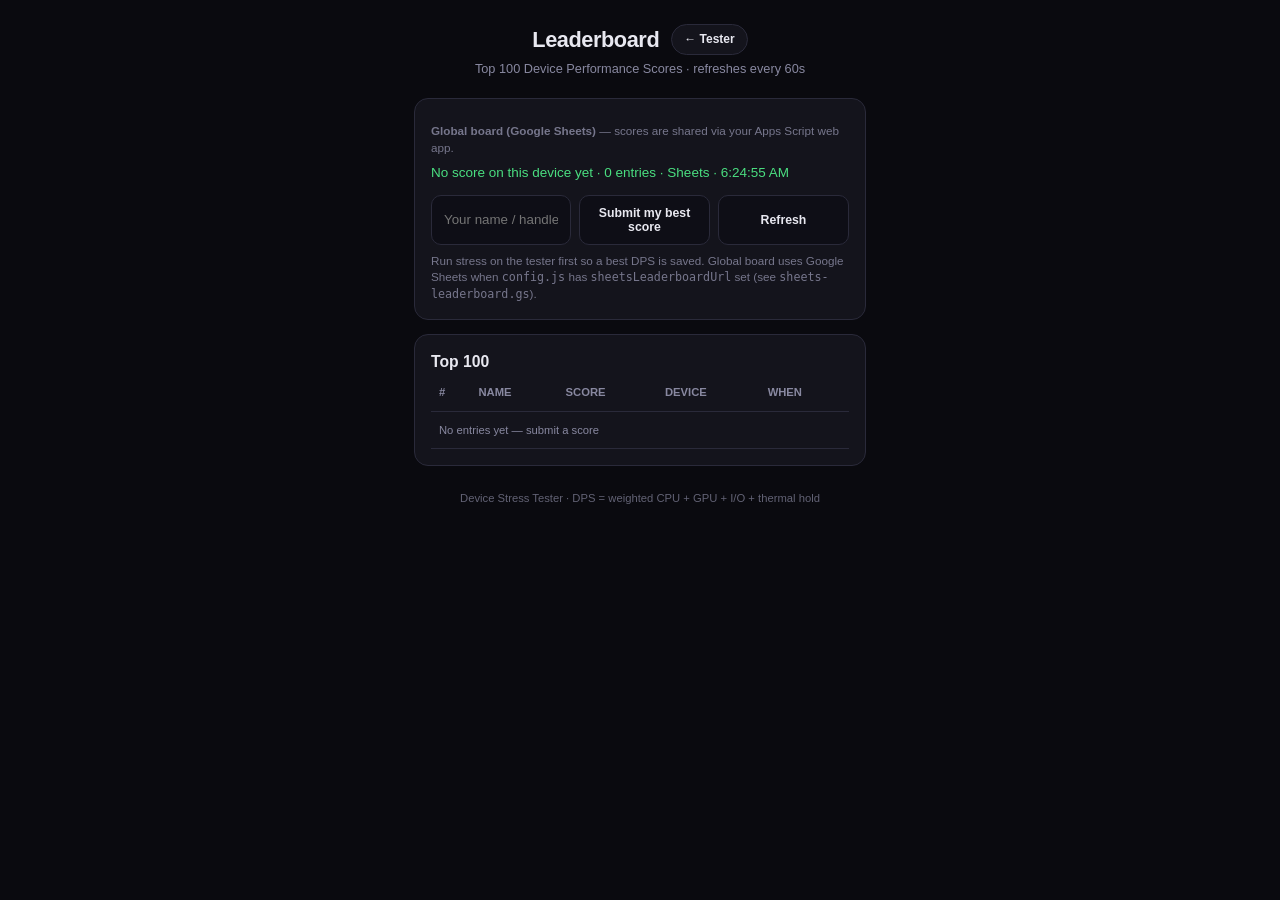
==== leaderboard.html @ 049fd763 "Add leaderboard HTML structure and functionality" ====
<!DOCTYPE html>
<html lang="en">
<head>
  <meta charset="UTF-8" />
  <meta name="viewport" content="width=device-width, initial-scale=1, maximum-scale=1, user-scalable=no, viewport-fit=cover" />
  <meta name="theme-color" content="#0a0a0f" />
  <title>Leaderboard — Device Stress Tester</title>
  <link rel="stylesheet" href="styles.css?v=35" />
  <style>
    .lb-table { width: 100%; border-collapse: collapse; font-size: 0.88rem; }
    .lb-table th, .lb-table td { padding: 10px 8px; text-align: left; border-bottom: 1px solid var(--border); }
    .lb-table th { color: var(--muted); font-weight: 600; font-size: 0.75rem; text-transform: uppercase; }
    .lb-table tr:hover td { background: var(--input-bg); }
    .lb-rank { font-weight: 700; color: var(--accent); width: 2.5rem; }
    .lb-score { font-weight: 700; font-variant-numeric: tabular-nums; }
    .lb-meta { color: var(--muted); font-size: 0.75rem; }
    .lb-you { outline: 1px solid var(--accent); border-radius: 8px; }
    .lb-form { display: flex; flex-wrap: wrap; gap: 8px; margin-top: 12px; }
    .lb-form input[type="text"] {
      flex: 1; min-width: 140px; padding: 10px 12px; border-radius: 10px;
      border: 1px solid var(--border); background: var(--input-bg); color: var(--text);
    }
  </style>
  <script src="config.js"></script>
</head>
<body>
  <div class="app">
    <header>
      <div class="header-row">
        <h1>Leaderboard</h1>
        <a class="theme-btn" href="index.html" style="text-decoration:none">← Tester</a>
      </div>
      <p class="subtitle">Top 100 Device Performance Scores · refreshes every 60s</p>
    </header>

    <section class="card card-span-all">
      <p class="hint" id="lbModeHint">Checking backend…</p>
      <p class="status" id="lbStatus">Loading…</p>
      <div class="lb-form">
        <input type="text" id="lbName" maxlength="24" placeholder="Your name / handle" />
        <button type="button" class="export-btn" id="lbSubmit">Submit my best score</button>
        <button type="button" class="export-btn" id="lbRefresh">Refresh</button>
      </div>
      <p class="hint" style="margin-top:8px">
        Run stress on the tester first so a best DPS is saved. Global board uses Google Sheets when
        <code>config.js</code> has <code>sheetsLeaderboardUrl</code> set (see <code>sheets-leaderboard.gs</code>).
      </p>
    </section>

    <section class="card card-span-all">
      <h2>Top 100</h2>
      <table class="lb-table">
        <thead>
          <tr><th>#</th><th>Name</th><th>Score</th><th>Device</th><th>When</th></tr>
        </thead>
        <tbody id="lbBody">
          <tr><td colspan="5" class="lb-meta">No entries yet</td></tr>
        </tbody>
      </table>
    </section>

    <footer class="card-span-all">
      <p class="small">Device Stress Tester · DPS = weighted CPU + GPU + I/O + thermal hold</p>
    </footer>
  </div>
  <script>
(function () {
  const STORAGE_KEY = "dst-leaderboard-v1";
  const BEST_KEY = "dst-best-score-v1";
  const MAX = 100;
  const cfg = window.DST_CONFIG || {};
  const SHEETS_URL = (cfg.sheetsLeaderboardUrl || "").trim();
  const useSheets = /^https:\/\/script\.google\.com\//.test(SHEETS_URL);

  let remoteEntries = null; // null = not loaded yet

  function loadLocalBoard() {
    try {
      const raw = localStorage.getItem(STORAGE_KEY);
      const arr = raw ? JSON.parse(raw) : [];
      return Array.isArray(arr) ? arr : [];
    } catch (_) {
      return [];
    }
  }

  function saveLocalBoard(arr) {
    localStorage.setItem(STORAGE_KEY, JSON.stringify(arr.slice(0, MAX)));
  }

  function getBest() {
    try {
      const raw = localStorage.getItem(BEST_KEY);
      return raw ? JSON.parse(raw) : null;
    } catch (_) {
      return null;
    }
  }

  function escapeHtml(s) {
    return String(s)
      .replace(/&/g, "&amp;")
      .replace(/</g, "&lt;")
      .replace(/>/g, "&gt;")
      .replace(/"/g, "&quot;");
  }

  function modeHint() {
    const el = document.getElementById("lbModeHint");
    if (!el) return;
    if (useSheets) {
      el.innerHTML =
        "<strong>Global board (Google Sheets)</strong> — scores are shared via your Apps Script web app.";
    } else {
      el.innerHTML =
        "<strong>Local board</strong> (this browser only). To go global: create a Sheet, deploy <code>sheets-leaderboard.gs</code> as a Web App, put the URL in <code>config.js</code> → <code>sheetsLeaderboardUrl</code>.";
    }
  }

  function currentBoard() {
    if (useSheets && remoteEntries) {
      return remoteEntries.slice().sort((a, b) => b.score - a.score).slice(0, MAX);
    }
    return loadLocalBoard().sort((a, b) => b.score - a.score).slice(0, MAX);
  }

  function render() {
    const board = currentBoard();
    const body = document.getElementById("lbBody");
    const status = document.getElementById("lbStatus");
    const best = getBest();
    if (!board.length) {
      body.innerHTML =
        '<tr><td colspan="5" class="lb-meta">No entries yet — submit a score</td></tr>';
    } else {
      body.innerHTML = board
        .map((e, i) => {
          const you = best && e.id === best.id ? ' class="lb-you"' : "";
          const when = e.at ? new Date(e.at).toLocaleString() : "—";
          return (
            "<tr" +
            you +
            ">" +
            '<td class="lb-rank">' +
            (i + 1) +
            "</td>" +
            "<td>" +
            escapeHtml(e.name || "Anon") +
            (you ? " <span class='lb-meta'>(you)</span>" : "") +
            "</td>" +
            '<td class="lb-score">' +
            Number(e.score).toFixed(0) +
            "</td>" +
            '<td class="lb-meta">' +
            escapeHtml(e.device || "") +
            "</td>" +
            '<td class="lb-meta">' +
            when +
            "</td>" +
            "</tr>"
          );
        })
        .join("");
    }
    const rank = best ? board.findIndex((e) => e.id === best.id) + 1 : 0;
    status.textContent =
      (best
        ? "Your best: " + Number(best.score).toFixed(0) + " DPS" + (rank ? " · rank #" + rank : "")
        : "No score on this device yet") +
      " · " +
      board.length +
      " entries · " +
      (useSheets ? "Sheets" : "local") +
      " · " +
      new Date().toLocaleTimeString();
    status.className = "status on";
  }

  async function fetchRemote() {
    if (!useSheets) {
      remoteEntries = null;
      render();
      return;
    }
    try {
      const res = await fetch(SHEETS_URL + "?action=list", {
        method: "GET",
        redirect: "follow",
      });
      const data = await res.json();
      if (data && data.ok && Array.isArray(data.entries)) {
        remoteEntries = data.entries;
      } else {
        throw new Error((data && data.error) || "Bad response");
      }
    } catch (err) {
      const status = document.getElementById("lbStatus");
      status.textContent = "Sheets fetch failed: " + (err.message || err) + " — showing local fallback";
      status.className = "status warn";
      remoteEntries = loadLocalBoard();
    }
    render();
  }

  async function submit() {
    const best = getBest();
    if (!best || !best.score) {
      alert("No score saved yet. Open the tester, run CPU/GPU stress (or a profile), then come back.");
      return;
    }
    const name = (document.getElementById("lbName").value || "").trim() || "Anon";
    const entry = {
      id: best.id,
      name: name.slice(0, 24),
      score: best.score,
      device: best.device || "",
      at: new Date().toISOString(),
      breakdown: best.breakdown || null,
    };

    try {
      localStorage.setItem(BEST_KEY, JSON.stringify({ ...best, name: entry.name }));
    } catch (_) {}

    if (useSheets) {
      const status = document.getElementById("lbStatus");
      status.textContent = "Submitting to Google Sheets…";
      status.className = "status on";
      try {
        // text/plain avoids a CORS preflight against Apps Script
        const res = await fetch(SHEETS_URL, {
          method: "POST",
          body: JSON.stringify({ action: "submit", ...entry }),
          headers: { "Content-Type": "text/plain;charset=utf-8" },
          redirect: "follow",
        });
        const data = await res.json();
        if (!data.ok) throw new Error(data.error || "Submit failed");
        remoteEntries = data.entries || remoteEntries;
        render();
        status.textContent =
          "Submitted · rank #" + (data.rank || "?") + " · " + new Date().toLocaleTimeString();
        status.className = "status on";
      } catch (err) {
        // Still save locally
        const board = loadLocalBoard().filter((e) => e.id !== entry.id);
        board.push(entry);
        board.sort((a, b) => b.score - a.score);
        saveLocalBoard(board);
        status.textContent = "Sheets submit failed (" + (err.message || err) + ") — saved locally";
        status.className = "status warn";
        render();
      }
      return;
    }

    const board = loadLocalBoard().filter((e) => e.id !== entry.id);
    board.push(entry);
    board.sort((a, b) => b.score - a.score);
    saveLocalBoard(board);
    render();
  }

  document.getElementById("lbSubmit").addEventListener("click", submit);
  document.getElementById("lbRefresh").addEventListener("click", () => {
    if (useSheets) fetchRemote();
    else render();
  });

  modeHint();
  if (useSheets) fetchRemote();
  else render();
  setInterval(() => {
    if (useSheets) fetchRemote();
    else render();
  }, 60_000);
})();
  </script>
</body>
</html>
---- styles.css ----
:root {
  --bg: #0a0a0f;
  --card: #14141c;
  --border: #2a2a3a;
  --text: #e8e8f0;
  --muted: #8888a0;
  --accent: #5b8cff;
  --accent-dim: #3a5aab;
  --danger: #ff5b5b;
  --success: #4ade80;
  --radius: 14px;
  --power-grad-a: #16162a;
  --power-grad-b: #12121c;
  --input-bg: #0e0e16;
  --switch-off: #2a2a3a;
}

html.light {
  --bg: #f2f3f7;
  --card: #ffffff;
  --border: #d8dbe3;
  --text: #1a1b22;
  --muted: #6b7080;
  --accent: #3b6ef5;
  --accent-dim: #2a52c4;
  --danger: #e03e3e;
  --success: #1a9e4a;
  --power-grad-a: #eef1ff;
  --power-grad-b: #f7f8fc;
  --input-bg: #f0f2f7;
  --switch-off: #c5c9d4;
}

* {
  box-sizing: border-box;
  margin: 0;
  padding: 0;
  -webkit-tap-highlight-color: transparent;
}

html, body {
  height: 100%;
  background: var(--bg);
  color: var(--text);
  font-family: -apple-system, BlinkMacSystemFont, "Segoe UI", Roboto, Helvetica, Arial, sans-serif;
  font-size: 15px;
  line-height: 1.45;
  overscroll-behavior: none;
}

.app {
  max-width: 480px;
  margin: 0 auto;
  padding: 16px 14px 40px;
  padding-bottom: calc(40px + env(safe-area-inset-bottom));
}

/* PC multi-column mode */
html.pc-mode .app {
  max-width: min(1400px, 100%);
  display: grid;
  grid-template-columns: repeat(2, minmax(0, 1fr));
  gap: 14px;
  align-items: start;
  padding: 20px 20px 48px;
}

html.pc-mode .app > header,
html.pc-mode .app > footer,
html.pc-mode .app > .card-span-all {
  grid-column: 1 / -1;
}

html.pc-mode .app > .card {
  margin: 0;
  height: 100%;
}

@media (min-width: 1100px) {
  html.pc-mode .app {
    grid-template-columns: repeat(3, minmax(0, 1fr));
  }
}

@media (min-width: 1500px) {
  html.pc-mode .app {
    grid-template-columns: repeat(4, minmax(0, 1fr));
    max-width: 1600px;
  }
}

html.pc-mode .theme-btn#pcModeToggle {
  border-color: var(--accent);
  color: var(--accent);
}

html.pc-mode header h1 {
  font-size: 1.7rem;
}

header {
  text-align: center;
  margin-bottom: 20px;
  padding-top: 8px;
}

.header-row {
  display: flex;
  align-items: center;
  justify-content: center;
  gap: 12px;
  flex-wrap: wrap;
}

header h1 {
  font-size: 1.45rem;
  font-weight: 700;
  letter-spacing: -0.02em;
}

.theme-btn {
  border: 1px solid var(--border);
  background: var(--card);
  color: var(--text);
  border-radius: 999px;
  padding: 6px 12px;
  font-size: 0.8rem;
  font-weight: 600;
  cursor: pointer;
}

.theme-btn:active {
  opacity: 0.85;
}

.subtitle {
  color: var(--muted);
  font-size: 0.85rem;
  margin-top: 4px;
}

.build-tag {
  display: inline-block;
  font-size: 0.7rem;
  opacity: 0.6;
  margin-left: 4px;
  vertical-align: middle;
}

.card {
  background: var(--card);
  border: 1px solid var(--border);
  border-radius: var(--radius);
  padding: 16px;
  margin-bottom: 14px;
}

.card-header {
  display: flex;
  align-items: center;
  justify-content: space-between;
  gap: 12px;
  margin-bottom: 8px;
}

.card h2 {
  font-size: 1.05rem;
  font-weight: 600;
}

.status {
  font-size: 0.9rem;
  color: var(--muted);
  margin-top: 6px;
}

.hint {
  font-size: 0.78rem;
  color: var(--muted);
  margin-top: 8px;
  opacity: 0.85;
}

.hint-inline {
  font-size: 0.75rem;
  color: var(--muted);
  margin-left: 6px;
}

/* Power */
.power-card {
  text-align: center;
  background: linear-gradient(145deg, var(--power-grad-a), var(--power-grad-b));
}

.power-display {
  font-size: 2.6rem;
  font-weight: 700;
  letter-spacing: -0.03em;
  color: var(--accent);
  margin: 6px 0 4px;
}

.power-display .unit {
  font-size: 1.1rem;
  font-weight: 500;
  color: var(--muted);
  margin-left: 4px;
}

.battery-stats {
  margin-top: 14px;
  padding-top: 12px;
  border-top: 1px solid var(--border);
  text-align: left;
}

.battery-row {
  display: flex;
  justify-content: space-between;
  align-items: baseline;
  gap: 12px;
  font-size: 0.9rem;
  padding: 4px 0;
  color: var(--muted);
}

.battery-row span:last-child {
  color: var(--text);
  font-variant-numeric: tabular-nums;
  font-weight: 600;
}

/* Toggle switch */
.switch {
  position: relative;
  display: inline-block;
  width: 52px;
  height: 30px;
  flex-shrink: 0;
}

.switch input {
  opacity: 0;
  width: 0;
  height: 0;
}

.slider {
  position: absolute;
  cursor: pointer;
  inset: 0;
  background: var(--switch-off);
  border-radius: 30px;
  transition: 0.2s;
}

.slider::before {
  position: absolute;
  content: "";
  height: 24px;
  width: 24px;
  left: 3px;
  bottom: 3px;
  background: #fff;
  border-radius: 50%;
  transition: 0.2s;
}

.switch input:checked + .slider {
  background: var(--accent);
}

.switch input:checked + .slider::before {
  transform: translateX(22px);
}

/* Camera */
.camera-wrap {
  position: relative;
  width: 100%;
  aspect-ratio: 4 / 3;
  background: #000;
  border-radius: 10px;
  overflow: hidden;
  margin: 10px 0 4px;
  display: none;
}

.camera-wrap.active {
  display: block;
}

#cameraPreview {
  width: 100%;
  height: 100%;
  object-fit: cover;
}

/* Fractal canvas */
#fractalCanvas {
  display: block;
  width: 100%;
  max-width: 360px;
  margin: 10px auto 4px;
  border-radius: 10px;
  background: #000;
  image-rendering: pixelated;
}

/* Controls */
.controls {
  display: flex;
  flex-direction: column;
  gap: 12px;
  margin-top: 10px;
}

.controls label {
  display: flex;
  flex-direction: column;
  gap: 6px;
  font-size: 0.9rem;
}

input[type="range"] {
  width: 100%;
  height: 28px;
  -webkit-appearance: none;
  appearance: none;
  background: transparent;
}

input[type="range"]::-webkit-slider-runnable-track {
  height: 6px;
  background: var(--switch-off);
  border-radius: 3px;
}

input[type="range"]::-webkit-slider-thumb {
  -webkit-appearance: none;
  width: 22px;
  height: 22px;
  border-radius: 50%;
  background: var(--accent);
  margin-top: -8px;
  cursor: pointer;
}

input[type="number"],
select {
  width: 100%;
  padding: 10px 12px;
  border-radius: 8px;
  border: 1px solid var(--border);
  background: var(--input-bg);
  color: var(--text);
  font-size: 1rem;
}

select {
  appearance: none;
  -webkit-appearance: none;
  background-image: url("data:image/svg+xml,%3Csvg xmlns='http://www.w3.org/2000/svg' width='12' height='8' viewBox='0 0 12 8'%3E%3Cpath fill='%238888a0' d='M1 1l5 5 5-5'/%3E%3C/svg%3E");
  background-repeat: no-repeat;
  background-position: right 12px center;
  padding-right: 36px;
}

/* Microphone meters */
.mic-meters {
  display: flex;
  flex-direction: column;
  gap: 12px;
  margin: 10px 0 4px;
}

.mic-meter {
  display: grid;
  grid-template-columns: 100px 1fr 64px;
  align-items: center;
  gap: 8px;
}

.mic-label {
  font-size: 0.82rem;
  color: var(--muted);
}

.mic-bar-wrap {
  height: 10px;
  background: var(--switch-off);
  border-radius: 5px;
  overflow: hidden;
}

.mic-bar {
  height: 100%;
  width: 0%;
  background: var(--accent);
  border-radius: 5px;
  transition: width 0.08s linear;
}

.mic-bar-freq {
  background: var(--success);
}

.mic-readout {
  font-size: 0.82rem;
  font-variant-numeric: tabular-nums;
  text-align: right;
  color: var(--text);
}

/* Presets & export */
.preset-btns {
  display: grid;
  grid-template-columns: 1fr 1fr;
  gap: 8px;
  margin: 10px 0;
}

@media (min-width: 420px) {
  .preset-btns {
    grid-template-columns: 1fr 1fr 1fr 1fr;
  }
}

.preset-btn {
  border: 1px solid var(--border);
  background: var(--input-bg);
  color: var(--text);
  border-radius: 12px;
  padding: 12px 8px;
  font-size: 0.82rem;
  font-weight: 600;
  cursor: pointer;
  line-height: 1.3;
}

.preset-btn span {
  display: block;
  font-size: 0.72rem;
  font-weight: 500;
  color: var(--muted);
  margin-top: 4px;
}

.preset-btn-danger {
  border-color: var(--danger);
  color: var(--danger);
}

.preset-btn-max {
  border-color: #a855f7;
  color: #c084fc;
  background: rgba(168, 85, 247, 0.12);
}

html.light .preset-btn-max {
  color: #7e22ce;
  background: rgba(168, 85, 247, 0.1);
}

.preset-abort {
  width: 100%;
  margin-top: 8px;
  padding: 10px;
  border-radius: 10px;
  border: 1px solid var(--danger);
  background: transparent;
  color: var(--danger);
  font-weight: 600;
  cursor: pointer;
}

.spawn-bar {
  margin-top: 12px;
  padding: 12px;
  border-radius: 12px;
  border: 1px solid var(--accent);
  background: rgba(91, 140, 255, 0.12);
  display: flex;
  flex-direction: column;
  gap: 8px;
}

.spawn-bar[hidden] {
  display: none !important;
}

.spawn-bar p {
  margin: 0;
  font-size: 0.9rem;
  color: var(--text);
}

#spawnNextBtn {
  width: 100%;
  border-color: var(--accent);
  color: var(--accent);
  font-size: 1rem;
  padding: 12px;
}

.export-row {
  display: flex;
  flex-wrap: wrap;
  gap: 8px;
  margin-top: 12px;
}

.export-btn {
  flex: 1;
  min-width: 100px;
  padding: 10px 12px;
  border-radius: 10px;
  border: 1px solid var(--border);
  background: var(--input-bg);
  color: var(--text);
  font-size: 0.82rem;
  font-weight: 600;
  cursor: pointer;
}

.throttle-stats {
  margin-top: 8px;
}

.scorecard-pre {
  white-space: pre-wrap;
  font-family: ui-monospace, SFMono-Regular, Menlo, Consolas, monospace;
  font-size: 0.78rem;
  line-height: 1.45;
  background: var(--input-bg);
  border: 1px solid var(--border);
  border-radius: 10px;
  padding: 12px;
  margin: 8px 0 10px;
  color: var(--text);
}

/* Motion sensors */
.sensor-grid {
  display: grid;
  grid-template-columns: 1fr;
  gap: 10px;
  margin: 10px 0 6px;
}

@media (min-width: 380px) {
  .sensor-grid {
    grid-template-columns: 1fr 1fr 1fr;
  }
}

.sensor-block {
  background: var(--input-bg);
  border: 1px solid var(--border);
  border-radius: 10px;
  padding: 10px;
}

.sensor-block h3 {
  font-size: 0.8rem;
  font-weight: 600;
  margin-bottom: 6px;
  color: var(--muted);
}

.sensor-line {
  font-size: 0.78rem;
  font-variant-numeric: tabular-nums;
  color: var(--muted);
  margin: 2px 0;
}

.sensor-line span {
  color: var(--text);
  font-weight: 600;
  float: right;
}

.touch-pad {
  margin-top: 10px;
  height: 120px;
  border-radius: 12px;
  border: 1px dashed var(--border);
  background: var(--input-bg);
  display: flex;
  align-items: center;
  justify-content: center;
  color: var(--muted);
  font-size: 0.85rem;
  touch-action: none;
  user-select: none;
}

#ispWrap {
  display: none;
  position: relative;
}

#ispWrap.active {
  display: block;
}

#ispWrap video {
  width: 100%;
  height: 100%;
  object-fit: cover;
  opacity: 0.35;
}

#ispCanvas {
  position: absolute;
  inset: 0;
  width: 100%;
  height: 100%;
}

#vrrCanvas {
  display: block;
  width: 100%;
  max-width: 360px;
  margin: 10px auto 4px;
  border-radius: 10px;
  background: #000;
}

.panel-overlay {
  position: fixed;
  inset: 0;
  z-index: 99990;
  touch-action: none;
}

.panel-overlay[hidden] {
  display: none !important;
}

.panel-close {
  position: absolute;
  top: max(12px, env(safe-area-inset-top));
  right: max(12px, env(safe-area-inset-right));
  width: 44px;
  height: 44px;
  border: none;
  border-radius: 50%;
  background: rgba(128, 128, 128, 0.4);
  color: #fff;
  font-size: 28px;
  z-index: 99991;
  cursor: pointer;
}

/* Eclipse Void full-screen blank */
.void-overlay {
  position: fixed;
  inset: 0;
  z-index: 99999;
  background: #000;
  touch-action: manipulation;
  -webkit-user-select: none;
  user-select: none;
}

html.light .void-overlay {
  background: #fff;
}

.void-overlay[hidden] {
  display: none !important;
}

.void-close {
  position: absolute;
  top: max(12px, env(safe-area-inset-top));
  right: max(12px, env(safe-area-inset-right));
  width: 44px;
  height: 44px;
  border: none;
  border-radius: 50%;
  background: rgba(128, 128, 128, 0.35);
  color: #888;
  font-size: 28px;
  line-height: 1;
  cursor: pointer;
  z-index: 100000;
  display: flex;
  align-items: center;
  justify-content: center;
  padding: 0;
}

html.light .void-close {
  background: rgba(0, 0, 0, 0.12);
  color: #666;
}

.void-tap-hint {
  position: absolute;
  left: 50%;
  bottom: max(28px, env(safe-area-inset-bottom));
  transform: translateX(-50%);
  margin: 0;
  padding: 8px 14px;
  border-radius: 999px;
  font-size: 0.85rem;
  font-weight: 600;
  letter-spacing: 0.02em;
  color: rgba(180, 180, 180, 0.85);
  background: rgba(40, 40, 40, 0.35);
  pointer-events: none;
  white-space: nowrap;
}

html.light .void-tap-hint {
  color: rgba(80, 80, 80, 0.9);
  background: rgba(0, 0, 0, 0.08);
}

footer {
  text-align: center;
  margin-top: 24px;
  color: var(--muted);
  font-size: 0.82rem;
}

footer .small {
  margin-top: 6px;
  font-size: 0.75rem;
  opacity: 0.7;
}

/* Active status colors */
.status.on {
  color: var(--success);
}

.status.warn {
  color: #fbbf24;
}


/* Stealth mode cover */
.stealth-cover {
  position: fixed;
  inset: 0;
  z-index: 100000;
  background: #f7f7f8;
  color: #1a1a1a;
  overflow: auto;
}
.stealth-cover[hidden] { display: none !important; }
.stealth-panel { min-height: 100%; }
.stealth-panel[hidden] { display: none !important; }
.stealth-blank { background: #fff; min-height: 100vh; }
.stealth-docs {
  max-width: 720px;
  margin: 0 auto;
  padding: 48px 24px 80px;
  font-family: Georgia, "Times New Roman", serif;
  line-height: 1.65;
  background: #fafafa;
}
.stealth-docs h1 { font-size: 1.75rem; font-weight: 600; margin: 0 0 8px; }
.stealth-docs h2 { font-size: 1.15rem; margin: 28px 0 10px; }
.stealth-docs p { margin: 0 0 12px; color: #333; }
.stealth-meta { color: #888; font-size: 0.85rem; margin-bottom: 24px !important; }
.stealth-terminal {
  background: #0c0c0c;
  color: #b0b0b0;
  font-family: ui-monospace, SFMono-Regular, Menlo, Consolas, monospace;
  padding: 16px;
  min-height: 100vh;
  font-size: 0.85rem;
}
.stealth-terminal pre { margin: 0; white-space: pre-wrap; }
.stealth-exit-hint {
  position: fixed;
  top: 4px;
  left: 4px;
  width: 28px;
  height: 28px;
  border: none;
  background: transparent;
  color: transparent;
  cursor: default;
  z-index: 100001;
}
html.stealth-on .app { /* stress UI still runs underneath */ }


.stealth-unlock {
  position: fixed;
  inset: 0;
  z-index: 100002;
  background: rgba(0,0,0,0.45);
  display: flex;
  align-items: center;
  justify-content: center;
  padding: 16px;
}
.stealth-unlock[hidden] { display: none !important; }
.stealth-unlock-box {
  background: #fff;
  color: #111;
  border-radius: 12px;
  padding: 20px;
  width: min(320px, 100%);
  box-shadow: 0 8px 32px rgba(0,0,0,0.25);
}
.stealth-unlock-box p { margin: 0 0 10px; font-size: 0.95rem; }
.stealth-unlock-box input {
  width: 100%;
  padding: 10px 12px;
  border: 1px solid #ccc;
  border-radius: 8px;
  font-size: 1rem;
  box-sizing: border-box;
}
.stealth-unlock-err { color: #c0392b; font-size: 0.85rem !important; }
.stealth-unlock-actions {
  display: flex;
  gap: 8px;
  margin-top: 12px;
}
.stealth-unlock-actions button {
  flex: 1;
  padding: 10px;
  border-radius: 8px;
  border: 1px solid #ccc;
  background: #f3f3f3;
  cursor: pointer;
  font-weight: 600;
}
#stealthUnlockSubmit {
  background: #1a1a1a;
  color: #fff;
  border-color: #1a1a1a;
}


.perf-charts {
  display: grid;
  grid-template-columns: 1fr;
  gap: 12px;
  margin: 12px 0;
}
@media (min-width: 800px) {
  .perf-charts { grid-template-columns: 1fr 1fr; }
}
.perf-chart-wrap h3 {
  margin: 0 0 6px;
  font-size: 0.85rem;
  color: var(--muted);
  font-weight: 600;
}
.perf-chart-wrap canvas {
  width: 100%;
  height: auto;
  display: block;
  border-radius: 10px;
  background: var(--input-bg);
  border: 1px solid var(--border);
}
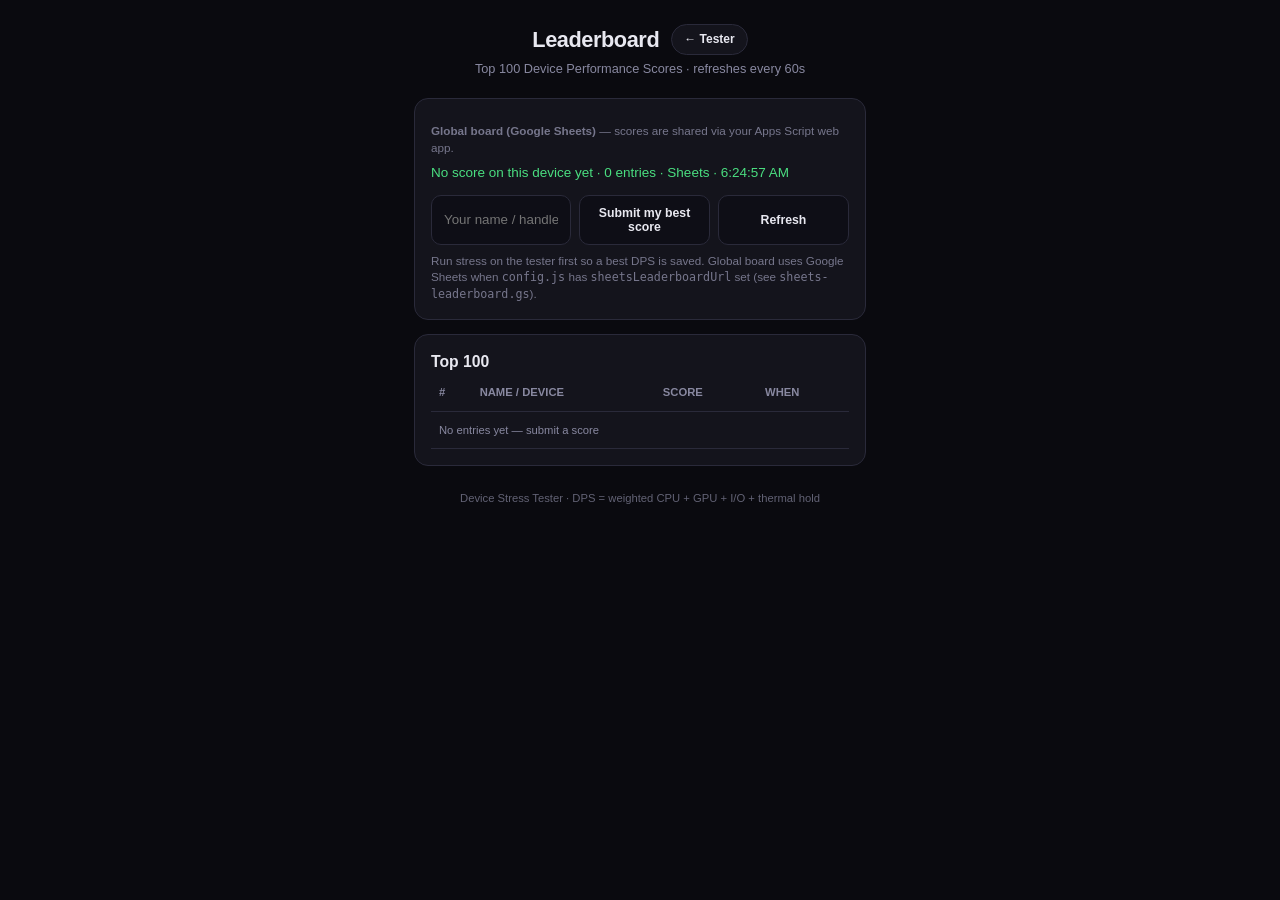
==== commit 602d41aa: "Update leaderboard.html" ====
--- a/leaderboard.html
+++ b/leaderboard.html
@@ -5,7 +5,7 @@
   <meta name="viewport" content="width=device-width, initial-scale=1, maximum-scale=1, user-scalable=no, viewport-fit=cover" />
   <meta name="theme-color" content="#0a0a0f" />
   <title>Leaderboard — Device Stress Tester</title>
-  <link rel="stylesheet" href="styles.css?v=35" />
+  <link rel="stylesheet" href="styles.css?v=36" />
   <style>
     .lb-table { width: 100%; border-collapse: collapse; font-size: 0.88rem; }
     .lb-table th, .lb-table td { padding: 10px 8px; text-align: left; border-bottom: 1px solid var(--border); }
@@ -14,6 +14,16 @@
     .lb-rank { font-weight: 700; color: var(--accent); width: 2.5rem; }
     .lb-score { font-weight: 700; font-variant-numeric: tabular-nums; }
     .lb-meta { color: var(--muted); font-size: 0.75rem; }
+    .lb-name { font-weight: 600; }
+    .lb-device {
+      margin-top: 4px;
+      color: var(--text);
+      font-size: 0.8rem;
+      opacity: 0.85;
+      line-height: 1.35;
+      max-width: 28rem;
+      word-break: break-word;
+    }
     .lb-you { outline: 1px solid var(--accent); border-radius: 8px; }
     .lb-form { display: flex; flex-wrap: wrap; gap: 8px; margin-top: 12px; }
     .lb-form input[type="text"] {
@@ -51,10 +61,10 @@
       <h2>Top 100</h2>
       <table class="lb-table">
         <thead>
-          <tr><th>#</th><th>Name</th><th>Score</th><th>Device</th><th>When</th></tr>
+          <tr><th>#</th><th>Name / device</th><th>Score</th><th>When</th></tr>
         </thead>
         <tbody id="lbBody">
-          <tr><td colspan="5" class="lb-meta">No entries yet</td></tr>
+          <tr><td colspan="4" class="lb-meta">No entries yet</td></tr>
         </tbody>
       </table>
     </section>
@@ -131,12 +141,13 @@
     const best = getBest();
     if (!board.length) {
       body.innerHTML =
-        '<tr><td colspan="5" class="lb-meta">No entries yet — submit a score</td></tr>';
+        '<tr><td colspan="4" class="lb-meta">No entries yet — submit a score</td></tr>';
     } else {
       body.innerHTML = board
         .map((e, i) => {
           const you = best && e.id === best.id ? ' class="lb-you"' : "";
           const when = e.at ? new Date(e.at).toLocaleString() : "—";
+          const device = e.device || "Unknown device";
           return (
             "<tr" +
             you +
@@ -145,14 +156,16 @@
             (i + 1) +
             "</td>" +
             "<td>" +
+            "<div class='lb-name'>" +
             escapeHtml(e.name || "Anon") +
             (you ? " <span class='lb-meta'>(you)</span>" : "") +
+            "</div>" +
+            "<div class='lb-device'>" +
+            escapeHtml(device) +
+            "</div>" +
             "</td>" +
             '<td class="lb-score">' +
             Number(e.score).toFixed(0) +
-            "</td>" +
-            '<td class="lb-meta">' +
-            escapeHtml(e.device || "") +
             "</td>" +
             '<td class="lb-meta">' +
             when +
--- a/styles.css
+++ b/styles.css
@@ -866,3 +866,41 @@
   background: var(--input-bg);
   border: 1px solid var(--border);
 }
+
+
+.abs-score-card { border-color: var(--accent); }
+.abs-score-row {
+  display: flex;
+  align-items: flex-start;
+  justify-content: space-between;
+  gap: 16px;
+  flex-wrap: wrap;
+}
+.abs-score-value-wrap {
+  text-align: right;
+  min-width: 120px;
+}
+.abs-score-value {
+  font-size: 2.6rem;
+  font-weight: 800;
+  letter-spacing: -0.03em;
+  font-variant-numeric: tabular-nums;
+  color: var(--accent);
+  line-height: 1;
+}
+.abs-score-unit {
+  display: block;
+  font-size: 0.75rem;
+  color: var(--muted);
+  font-weight: 600;
+  margin-top: 4px;
+}
+.abs-score-breakdown {
+  display: flex;
+  flex-wrap: wrap;
+  gap: 10px 16px;
+  margin-top: 12px;
+  font-size: 0.8rem;
+  color: var(--muted);
+}
+.abs-score-breakdown strong { color: var(--text); }
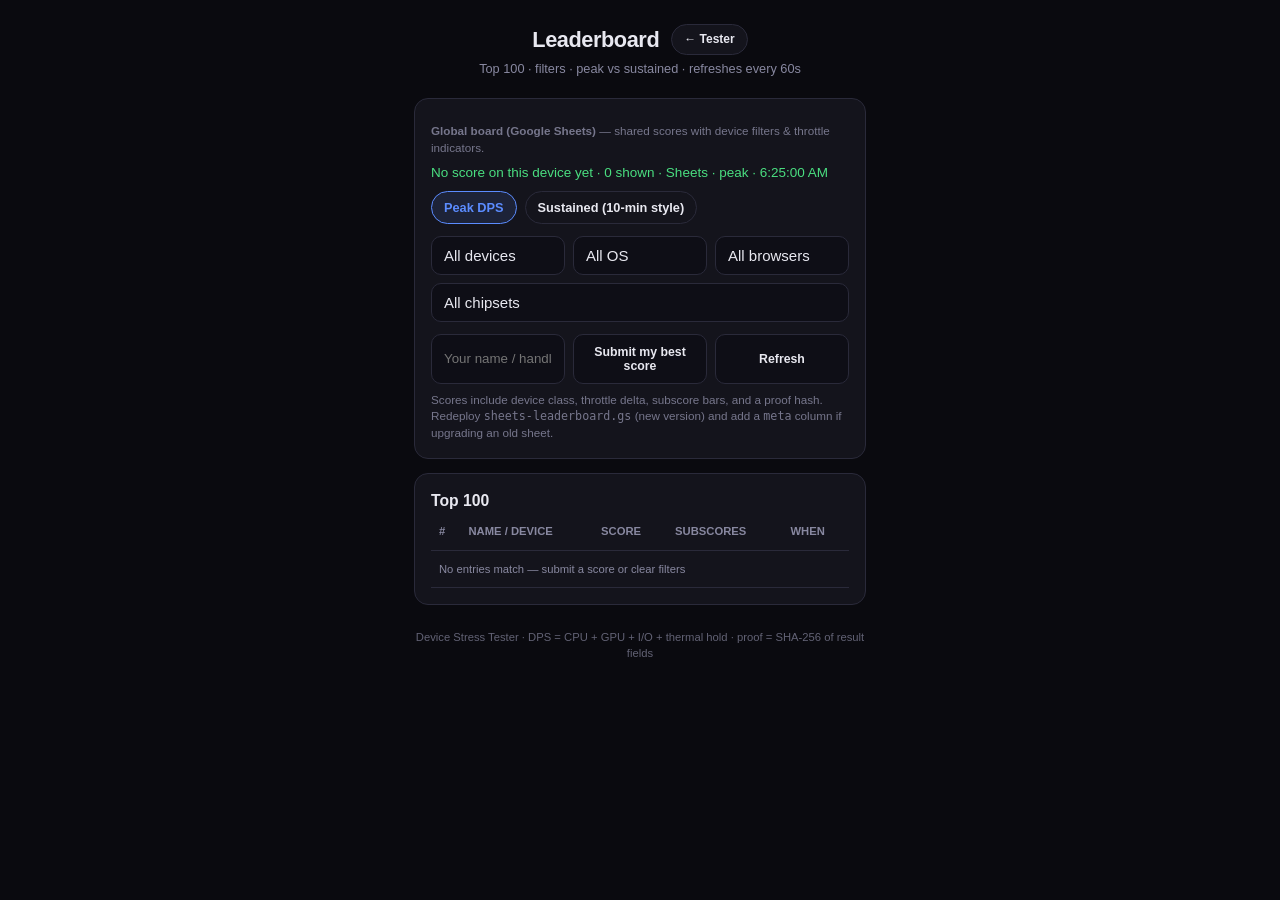
==== commit f86857cb: "Enhance leaderboard layout and functionality Updated leaderboard HTML to include additional filters " ====
--- a/leaderboard.html
+++ b/leaderboard.html
@@ -5,31 +5,46 @@
   <meta name="viewport" content="width=device-width, initial-scale=1, maximum-scale=1, user-scalable=no, viewport-fit=cover" />
   <meta name="theme-color" content="#0a0a0f" />
   <title>Leaderboard — Device Stress Tester</title>
-  <link rel="stylesheet" href="styles.css?v=36" />
+  <link rel="stylesheet" href="styles.css?v=39" />
   <style>
     .lb-table { width: 100%; border-collapse: collapse; font-size: 0.88rem; }
-    .lb-table th, .lb-table td { padding: 10px 8px; text-align: left; border-bottom: 1px solid var(--border); }
+    .lb-table th, .lb-table td { padding: 10px 8px; text-align: left; border-bottom: 1px solid var(--border); vertical-align: top; }
     .lb-table th { color: var(--muted); font-weight: 600; font-size: 0.75rem; text-transform: uppercase; }
     .lb-table tr:hover td { background: var(--input-bg); }
     .lb-rank { font-weight: 700; color: var(--accent); width: 2.5rem; }
-    .lb-score { font-weight: 700; font-variant-numeric: tabular-nums; }
+    .lb-score { font-weight: 700; font-variant-numeric: tabular-nums; white-space: nowrap; }
     .lb-meta { color: var(--muted); font-size: 0.75rem; }
     .lb-name { font-weight: 600; }
-    .lb-device {
-      margin-top: 4px;
-      color: var(--text);
-      font-size: 0.8rem;
-      opacity: 0.85;
-      line-height: 1.35;
-      max-width: 28rem;
-      word-break: break-word;
-    }
+    .lb-device { margin-top: 4px; font-size: 0.8rem; opacity: 0.9; line-height: 1.35; max-width: 28rem; word-break: break-word; }
     .lb-you { outline: 1px solid var(--accent); border-radius: 8px; }
     .lb-form { display: flex; flex-wrap: wrap; gap: 8px; margin-top: 12px; }
-    .lb-form input[type="text"] {
-      flex: 1; min-width: 140px; padding: 10px 12px; border-radius: 10px;
+    .lb-form input[type="text"], .lb-filters select {
+      flex: 1; min-width: 120px; padding: 10px 12px; border-radius: 10px;
       border: 1px solid var(--border); background: var(--input-bg); color: var(--text);
     }
+    .lb-filters { display: flex; flex-wrap: wrap; gap: 8px; margin-top: 12px; }
+    .throttle-pill {
+      display: inline-block; margin-top: 4px; padding: 2px 8px; border-radius: 999px;
+      font-size: 0.72rem; font-weight: 600;
+    }
+    .throttle-good { background: rgba(52, 211, 153, 0.2); color: #34d399; }
+    .throttle-mid { background: rgba(251, 191, 36, 0.2); color: #fbbf24; }
+    .throttle-bad { background: rgba(248, 113, 113, 0.2); color: #f87171; }
+    .sub-bars { margin-top: 8px; display: grid; gap: 4px; min-width: 140px; }
+    .sub-row { display: grid; grid-template-columns: 52px 1fr 36px; gap: 6px; align-items: center; font-size: 0.7rem; color: var(--muted); }
+    .sub-track { height: 6px; border-radius: 4px; background: var(--border); overflow: hidden; }
+    .sub-fill { height: 100%; border-radius: 4px; }
+    .sub-fill.cpu { background: #5b8cff; }
+    .sub-fill.gpu { background: #34d399; }
+    .sub-fill.io { background: #fbbf24; }
+    .sub-fill.th { background: #a78bfa; }
+    .mode-tabs { display: flex; gap: 8px; flex-wrap: wrap; margin-top: 8px; }
+    .mode-tabs button {
+      padding: 8px 12px; border-radius: 999px; border: 1px solid var(--border);
+      background: transparent; color: var(--text); cursor: pointer; font-weight: 600; font-size: 0.85rem;
+    }
+    .mode-tabs button.active { border-color: var(--accent); color: var(--accent); background: rgba(91,140,255,0.12); }
+    .proof { font-family: ui-monospace, monospace; font-size: 0.65rem; color: var(--muted); margin-top: 4px; }
   </style>
   <script src="config.js"></script>
 </head>
@@ -40,20 +55,30 @@
         <h1>Leaderboard</h1>
         <a class="theme-btn" href="index.html" style="text-decoration:none">← Tester</a>
       </div>
-      <p class="subtitle">Top 100 Device Performance Scores · refreshes every 60s</p>
+      <p class="subtitle">Top 100 · filters · peak vs sustained · refreshes every 60s</p>
     </header>
 
     <section class="card card-span-all">
       <p class="hint" id="lbModeHint">Checking backend…</p>
       <p class="status" id="lbStatus">Loading…</p>
+      <div class="mode-tabs" id="scoreModeTabs">
+        <button type="button" data-mode="peak" class="active">Peak DPS</button>
+        <button type="button" data-mode="sustained">Sustained (10‑min style)</button>
+      </div>
+      <div class="lb-filters">
+        <select id="fForm"><option value="">All devices</option><option value="mobile">Mobile</option><option value="tablet">Tablet</option><option value="desktop">Desktop</option></select>
+        <select id="fOs"><option value="">All OS</option><option value="android">Android</option><option value="ios">iOS</option><option value="macos">macOS</option><option value="windows">Windows</option><option value="linux">Linux</option></select>
+        <select id="fBrowser"><option value="">All browsers</option><option value="chrome">Chrome</option><option value="safari">Safari</option><option value="firefox">Firefox</option><option value="edge">Edge</option></select>
+        <select id="fChip"><option value="">All chipsets</option><option value="apple">Apple Silicon / Apple</option><option value="mobile-soc">Mobile SoC</option><option value="x86">Intel / AMD (x86)</option></select>
+      </div>
       <div class="lb-form">
         <input type="text" id="lbName" maxlength="24" placeholder="Your name / handle" />
         <button type="button" class="export-btn" id="lbSubmit">Submit my best score</button>
         <button type="button" class="export-btn" id="lbRefresh">Refresh</button>
       </div>
       <p class="hint" style="margin-top:8px">
-        Run stress on the tester first so a best DPS is saved. Global board uses Google Sheets when
-        <code>config.js</code> has <code>sheetsLeaderboardUrl</code> set (see <code>sheets-leaderboard.gs</code>).
+        Scores include device class, throttle delta, subscore bars, and a proof hash.
+        Redeploy <code>sheets-leaderboard.gs</code> (new version) and add a <code>meta</code> column if upgrading an old sheet.
       </p>
     </section>
 
@@ -61,16 +86,16 @@
       <h2>Top 100</h2>
       <table class="lb-table">
         <thead>
-          <tr><th>#</th><th>Name / device</th><th>Score</th><th>When</th></tr>
+          <tr><th>#</th><th>Name / device</th><th>Score</th><th>Subscores</th><th>When</th></tr>
         </thead>
         <tbody id="lbBody">
-          <tr><td colspan="4" class="lb-meta">No entries yet</td></tr>
+          <tr><td colspan="5" class="lb-meta">No entries yet</td></tr>
         </tbody>
       </table>
     </section>
 
     <footer class="card-span-all">
-      <p class="small">Device Stress Tester · DPS = weighted CPU + GPU + I/O + thermal hold</p>
+      <p class="small">Device Stress Tester · DPS = CPU + GPU + I/O + thermal hold · proof = SHA-256 of result fields</p>
     </footer>
   </div>
   <script>
@@ -82,7 +107,8 @@
   const SHEETS_URL = (cfg.sheetsLeaderboardUrl || "").trim();
   const useSheets = /^https:\/\/script\.google\.com\//.test(SHEETS_URL);
 
-  let remoteEntries = null; // null = not loaded yet
+  let remoteEntries = null;
+  let scoreMode = "peak"; // peak | sustained
 
   function loadLocalBoard() {
     try {
@@ -107,6 +133,13 @@
     }
   }
 
+  function formatDps(n) {
+    if (n == null || !isFinite(n)) return "—";
+    const x = Math.round(Number(n) * 1000) / 1000;
+    if (Math.abs(x - Math.round(x)) < 1e-9) return String(Math.round(x));
+    return x.toFixed(3);
+  }
+
   function escapeHtml(s) {
     return String(s)
       .replace(/&/g, "&amp;")
@@ -118,20 +151,120 @@
   function modeHint() {
     const el = document.getElementById("lbModeHint");
     if (!el) return;
-    if (useSheets) {
-      el.innerHTML =
-        "<strong>Global board (Google Sheets)</strong> — scores are shared via your Apps Script web app.";
-    } else {
-      el.innerHTML =
-        "<strong>Local board</strong> (this browser only). To go global: create a Sheet, deploy <code>sheets-leaderboard.gs</code> as a Web App, put the URL in <code>config.js</code> → <code>sheetsLeaderboardUrl</code>.";
-    }
+    el.innerHTML = useSheets
+      ? "<strong>Global board (Google Sheets)</strong> — shared scores with device filters &amp; throttle indicators."
+      : "<strong>Local board</strong> — set <code>config.js</code> → <code>sheetsLeaderboardUrl</code> for global.";
+  }
+
+  function entrySortScore(e) {
+    if (scoreMode === "sustained") {
+      return Number(e.sustainedScore || 0) || Number(e.score || 0);
+    }
+    return Number(e.peakScore != null ? e.peakScore : e.score) || 0;
   }
 
   function currentBoard() {
-    if (useSheets && remoteEntries) {
-      return remoteEntries.slice().sort((a, b) => b.score - a.score).slice(0, MAX);
-    }
-    return loadLocalBoard().sort((a, b) => b.score - a.score).slice(0, MAX);
+    let board = useSheets && remoteEntries ? remoteEntries.slice() : loadLocalBoard();
+    const form = document.getElementById("fForm").value;
+    const os = document.getElementById("fOs").value;
+    const browser = document.getElementById("fBrowser").value;
+    const chip = document.getElementById("fChip").value;
+    board = board.filter((e) => {
+      if (form && e.form !== form) {
+        // fallback: infer from device string for old rows
+        if (form === "mobile" && !/Android|iPhone|Mobile/i.test(e.device || "")) return false;
+        if (form === "desktop" && /Android|iPhone|iPad|Mobile/i.test(e.device || "")) return false;
+        if (e.form && e.form !== form) return false;
+        if (!e.form) {
+          if (form === "mobile" && !/Android|iPhone|Mobile/i.test(e.device || "")) return false;
+          if (form === "desktop" && /Android|iPhone|Mobile/i.test(e.device || "")) return false;
+        }
+      }
+      if (os && e.os !== os) {
+        if (!e.os) {
+          const d = e.device || "";
+          if (os === "android" && !/Android/i.test(d)) return false;
+          if (os === "ios" && !/iPhone|iPad|iOS/i.test(d)) return false;
+          if (os === "macos" && !/Mac/i.test(d)) return false;
+          if (os === "windows" && !/Windows/i.test(d)) return false;
+          if (os === "linux" && !/Linux/i.test(d)) return false;
+        } else return false;
+      }
+      if (browser && e.browser !== browser) {
+        if (!e.browser) {
+          const d = e.device || "";
+          if (browser === "chrome" && !/Chrome/i.test(d)) return false;
+          if (browser === "safari" && !/Safari/i.test(d)) return false;
+          if (browser === "firefox" && !/Firefox/i.test(d)) return false;
+          if (browser === "edge" && !/Edge/i.test(d)) return false;
+        } else return false;
+      }
+      if (chip && e.chipset !== chip) {
+        if (!e.chipset) return true; // keep unknown on chip filter soft
+        return false;
+      }
+      return true;
+    });
+    board.sort((a, b) => entrySortScore(b) - entrySortScore(a));
+    return board.slice(0, MAX);
+  }
+
+  function throttlePill(pct) {
+    if (pct == null || !isFinite(pct)) {
+      return '<span class="throttle-pill throttle-mid">throttle n/a</span>';
+    }
+    const n = Number(pct);
+    let cls = "throttle-good";
+    let icon = "🟢";
+    if (n > 15 && n <= 30) {
+      cls = "throttle-mid";
+      icon = "🟡";
+    } else if (n > 30) {
+      cls = "throttle-bad";
+      icon = "🔴";
+    }
+    return (
+      '<span class="throttle-pill ' +
+      cls +
+      '">' +
+      icon +
+      " " +
+      (n >= 0 ? "−" : "") +
+      Math.abs(n).toFixed(0) +
+      "% throttle</span>"
+    );
+  }
+
+  function subBars(e) {
+    const b = e.breakdown || {};
+    const caps = { cpu: 3500, gpu: 3000, io: 2000, thermal: 1500 };
+    const rows = [
+      ["CPU", b.cpu, caps.cpu, "cpu"],
+      ["GPU", b.gpu, caps.gpu, "gpu"],
+      ["I/O", b.io, caps.io, "io"],
+      ["Therm", b.thermal, caps.thermal, "th"],
+    ];
+    return (
+      '<div class="sub-bars">' +
+      rows
+        .map(([label, val, cap, cls]) => {
+          const v = Number(val) || 0;
+          const pct = Math.max(0, Math.min(100, (v / cap) * 100));
+          return (
+            '<div class="sub-row"><span>' +
+            label +
+            '</span><div class="sub-track"><div class="sub-fill ' +
+            cls +
+            '" style="width:' +
+            pct +
+            '%"></div></div><span>' +
+            v +
+            "</span></div>"
+          );
+        })
+        .join("") +
+      "</div>"
+    );
   }
 
   function render() {
@@ -141,13 +274,21 @@
     const best = getBest();
     if (!board.length) {
       body.innerHTML =
-        '<tr><td colspan="4" class="lb-meta">No entries yet — submit a score</td></tr>';
+        '<tr><td colspan="5" class="lb-meta">No entries match — submit a score or clear filters</td></tr>';
     } else {
       body.innerHTML = board
         .map((e, i) => {
           const you = best && e.id === best.id ? ' class="lb-you"' : "";
           const when = e.at ? new Date(e.at).toLocaleString() : "—";
-          const device = e.device || "Unknown device";
+          const score = entrySortScore(e);
+          const peak = e.peakScore != null ? e.peakScore : e.score;
+          const sust = e.sustainedScore || 0;
+          const caps = e.capabilities
+            ? " · WebGPU " + (e.capabilities.webgpu ? "yes" : "no") +
+              (e.cores ? " · " + e.cores + "c" : "")
+            : e.cores
+              ? " · " + e.cores + "c"
+              : "";
           return (
             "<tr" +
             you +
@@ -161,11 +302,24 @@
             (you ? " <span class='lb-meta'>(you)</span>" : "") +
             "</div>" +
             "<div class='lb-device'>" +
-            escapeHtml(device) +
+            escapeHtml(e.device || "Unknown device") +
+            escapeHtml(caps) +
             "</div>" +
+            (e.proof
+              ? "<div class='proof'>proof " + escapeHtml(String(e.proof).slice(0, 16)) + "…</div>"
+              : "") +
             "</td>" +
             '<td class="lb-score">' +
-            Number(e.score).toFixed(0) +
+            formatDps(score) +
+            "<div class='lb-meta'>peak " +
+            formatDps(peak) +
+            " · sust " +
+            formatDps(sust) +
+            "</div>" +
+            throttlePill(e.throttlePct) +
+            "</td>" +
+            "<td>" +
+            subBars(e) +
             "</td>" +
             '<td class="lb-meta">' +
             when +
@@ -175,15 +329,24 @@
         })
         .join("");
     }
-    const rank = best ? board.findIndex((e) => e.id === best.id) + 1 : 0;
+    const rank = best
+      ? board.findIndex((e) => e.id === best.id) + 1
+      : 0;
     status.textContent =
       (best
-        ? "Your best: " + Number(best.score).toFixed(0) + " DPS" + (rank ? " · rank #" + rank : "")
+        ? "Your best: " +
+          formatDps(best.score) +
+          " peak / " +
+          formatDps(best.sustainedScore || 0) +
+          " sust" +
+          (rank ? " · rank #" + rank : "")
         : "No score on this device yet") +
       " · " +
       board.length +
-      " entries · " +
+      " shown · " +
       (useSheets ? "Sheets" : "local") +
+      " · " +
+      scoreMode +
       " · " +
       new Date().toLocaleTimeString();
     status.className = "status on";
@@ -208,7 +371,8 @@
       }
     } catch (err) {
       const status = document.getElementById("lbStatus");
-      status.textContent = "Sheets fetch failed: " + (err.message || err) + " — showing local fallback";
+      status.textContent =
+        "Sheets fetch failed: " + (err.message || err) + " — local fallback";
       status.className = "status warn";
       remoteEntries = loadLocalBoard();
     }
@@ -218,21 +382,17 @@
   async function submit() {
     const best = getBest();
     if (!best || !best.score) {
-      alert("No score saved yet. Open the tester, run CPU/GPU stress (or a profile), then come back.");
+      alert("No score saved yet. Run stress on the tester first.");
       return;
     }
     const name = (document.getElementById("lbName").value || "").trim() || "Anon";
     const entry = {
-      id: best.id,
+      ...best,
       name: name.slice(0, 24),
-      score: best.score,
-      device: best.device || "",
       at: new Date().toISOString(),
-      breakdown: best.breakdown || null,
     };
-
     try {
-      localStorage.setItem(BEST_KEY, JSON.stringify({ ...best, name: entry.name }));
+      localStorage.setItem(BEST_KEY, JSON.stringify(entry));
     } catch (_) {}
 
     if (useSheets) {
@@ -240,7 +400,6 @@
       status.textContent = "Submitting to Google Sheets…";
       status.className = "status on";
       try {
-        // text/plain avoids a CORS preflight against Apps Script
         const res = await fetch(SHEETS_URL, {
           method: "POST",
           body: JSON.stringify({ action: "submit", ...entry }),
@@ -253,14 +412,13 @@
         render();
         status.textContent =
           "Submitted · rank #" + (data.rank || "?") + " · " + new Date().toLocaleTimeString();
-        status.className = "status on";
       } catch (err) {
-        // Still save locally
         const board = loadLocalBoard().filter((e) => e.id !== entry.id);
         board.push(entry);
-        board.sort((a, b) => b.score - a.score);
+        board.sort((a, b) => entrySortScore(b) - entrySortScore(a));
         saveLocalBoard(board);
-        status.textContent = "Sheets submit failed (" + (err.message || err) + ") — saved locally";
+        status.textContent =
+          "Sheets submit failed (" + (err.message || err) + ") — saved locally";
         status.className = "status warn";
         render();
       }
@@ -269,7 +427,7 @@
 
     const board = loadLocalBoard().filter((e) => e.id !== entry.id);
     board.push(entry);
-    board.sort((a, b) => b.score - a.score);
+    board.sort((a, b) => entrySortScore(b) - entrySortScore(a));
     saveLocalBoard(board);
     render();
   }
@@ -278,6 +436,18 @@
   document.getElementById("lbRefresh").addEventListener("click", () => {
     if (useSheets) fetchRemote();
     else render();
+  });
+  ["fForm", "fOs", "fBrowser", "fChip"].forEach((id) => {
+    document.getElementById(id).addEventListener("change", render);
+  });
+  document.getElementById("scoreModeTabs").addEventListener("click", (e) => {
+    const btn = e.target.closest("button[data-mode]");
+    if (!btn) return;
+    scoreMode = btn.getAttribute("data-mode");
+    document.querySelectorAll("#scoreModeTabs button").forEach((b) => {
+      b.classList.toggle("active", b === btn);
+    });
+    render();
   });
 
   modeHint();
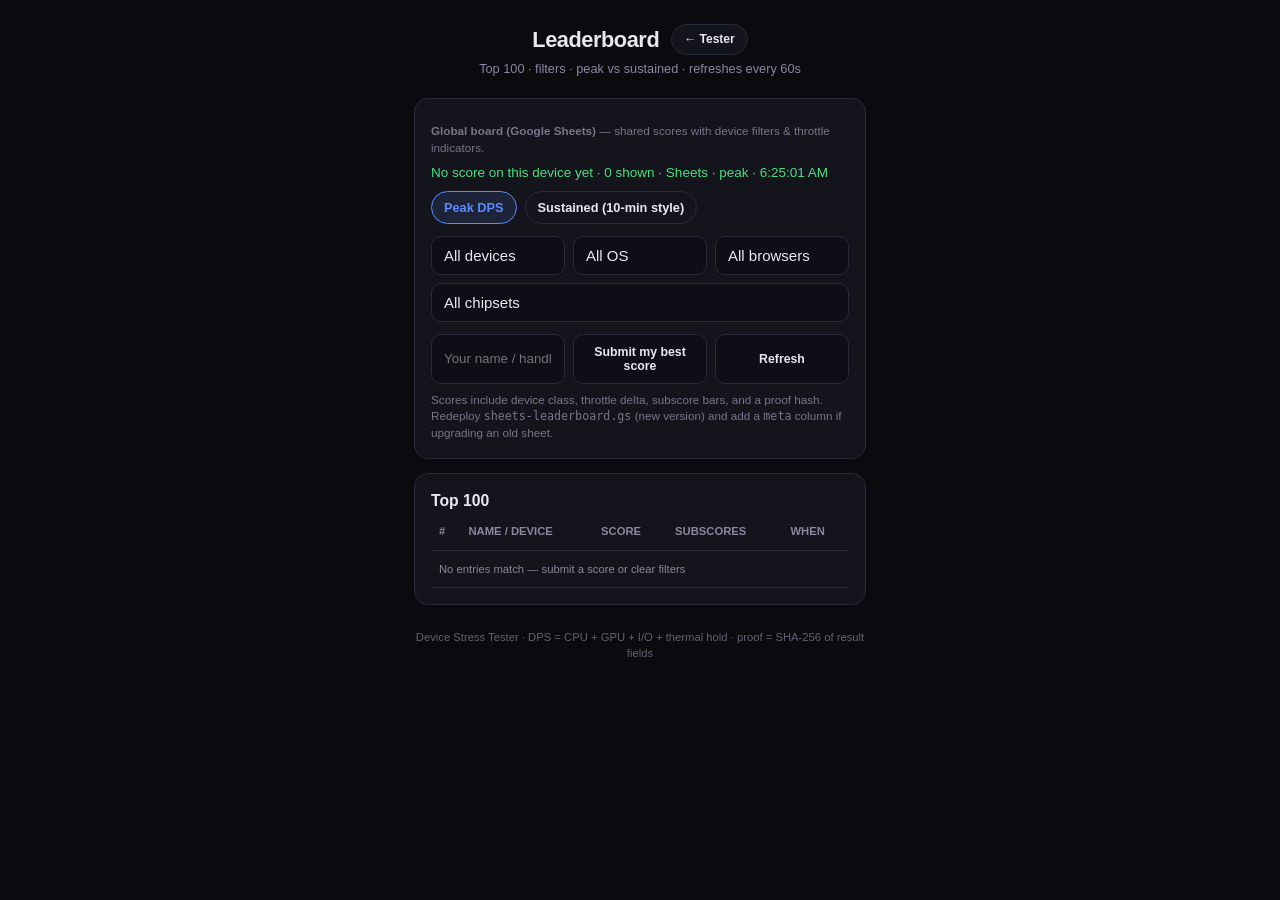
==== commit d5fabecd: "Update stylesheet version in leaderboard.html" ====
--- a/leaderboard.html
+++ b/leaderboard.html
@@ -5,7 +5,7 @@
   <meta name="viewport" content="width=device-width, initial-scale=1, maximum-scale=1, user-scalable=no, viewport-fit=cover" />
   <meta name="theme-color" content="#0a0a0f" />
   <title>Leaderboard — Device Stress Tester</title>
-  <link rel="stylesheet" href="styles.css?v=39" />
+  <link rel="stylesheet" href="styles.css?v=40" />
   <style>
     .lb-table { width: 100%; border-collapse: collapse; font-size: 0.88rem; }
     .lb-table th, .lb-table td { padding: 10px 8px; text-align: left; border-bottom: 1px solid var(--border); vertical-align: top; }
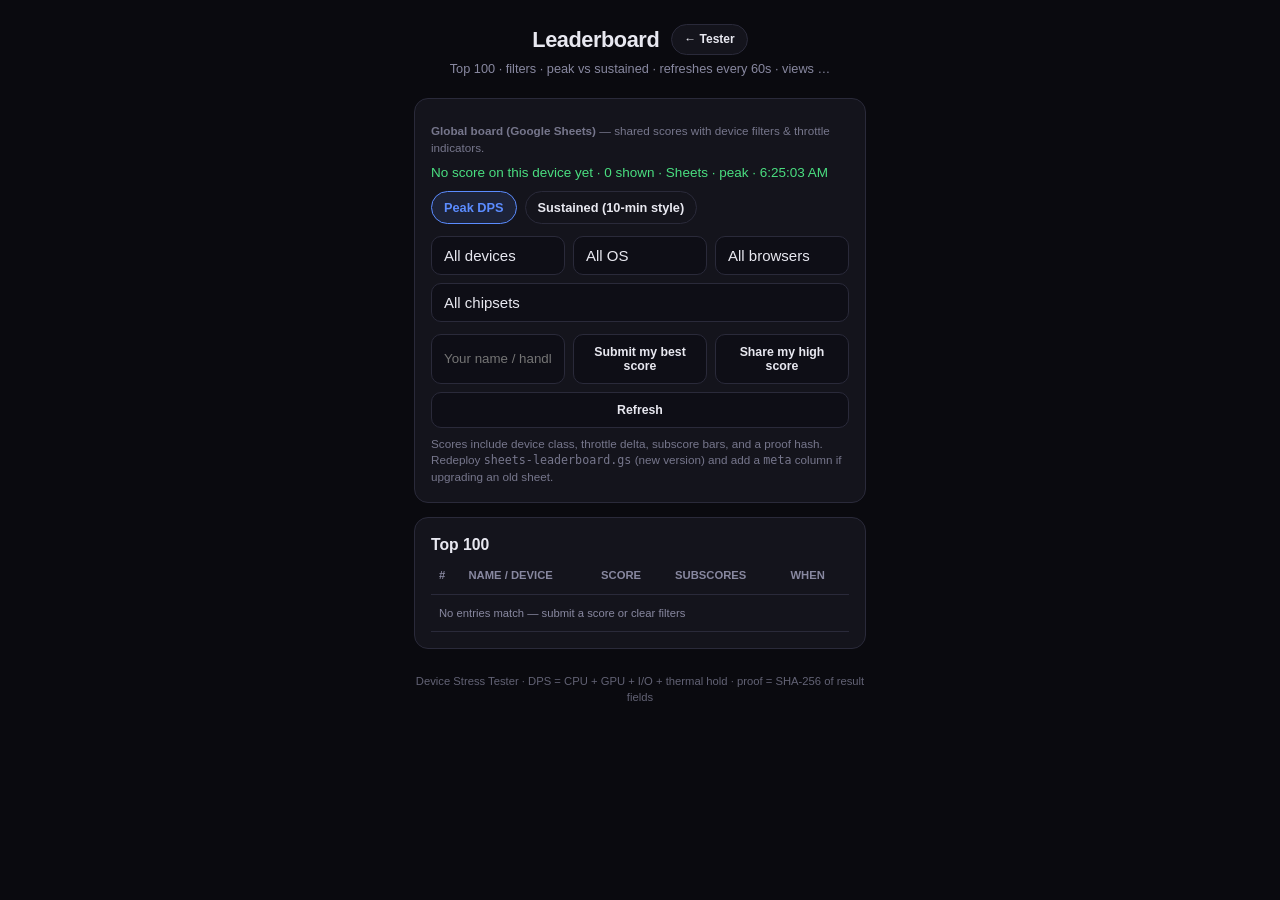
==== commit 9511a39e: "Update stylesheet version and add view counter" ====
--- a/leaderboard.html
+++ b/leaderboard.html
@@ -5,7 +5,7 @@
   <meta name="viewport" content="width=device-width, initial-scale=1, maximum-scale=1, user-scalable=no, viewport-fit=cover" />
   <meta name="theme-color" content="#0a0a0f" />
   <title>Leaderboard — Device Stress Tester</title>
-  <link rel="stylesheet" href="styles.css?v=40" />
+  <link rel="stylesheet" href="styles.css?v=42" />
   <style>
     .lb-table { width: 100%; border-collapse: collapse; font-size: 0.88rem; }
     .lb-table th, .lb-table td { padding: 10px 8px; text-align: left; border-bottom: 1px solid var(--border); vertical-align: top; }
@@ -55,7 +55,7 @@
         <h1>Leaderboard</h1>
         <a class="theme-btn" href="index.html" style="text-decoration:none">← Tester</a>
       </div>
-      <p class="subtitle">Top 100 · filters · peak vs sustained · refreshes every 60s</p>
+      <p class="subtitle">Top 100 · filters · peak vs sustained · refreshes every 60s · <span id="viewCounter" class="view-counter">views …</span></p>
     </header>
 
     <section class="card card-span-all">
@@ -74,6 +74,7 @@
       <div class="lb-form">
         <input type="text" id="lbName" maxlength="24" placeholder="Your name / handle" />
         <button type="button" class="export-btn" id="lbSubmit">Submit my best score</button>
+        <button type="button" class="export-btn" id="lbShare">Share my high score</button>
         <button type="button" class="export-btn" id="lbRefresh">Refresh</button>
       </div>
       <p class="hint" style="margin-top:8px">
@@ -366,6 +367,15 @@
       const data = await res.json();
       if (data && data.ok && Array.isArray(data.entries)) {
         remoteEntries = data.entries;
+        if (data.views != null) {
+          const vc = document.getElementById("viewCounter");
+          if (vc) {
+            const x = Math.floor(Number(data.views));
+            vc.textContent =
+              (x >= 1e4 ? (x / 1e3).toFixed(1).replace(/\.0$/, "") + "k" : x.toLocaleString()) +
+              " views";
+          }
+        }
       } else {
         throw new Error((data && data.error) || "Bad response");
       }
@@ -433,6 +443,47 @@
   }
 
   document.getElementById("lbSubmit").addEventListener("click", submit);
+  document.getElementById("lbShare")?.addEventListener("click", async () => {
+    const best = getBest();
+    if (!best || !best.score) {
+      alert("No high score on this device yet.");
+      return;
+    }
+    function fmt(n) {
+      if (n == null || !isFinite(n)) return "—";
+      const x = Math.round(Number(n) * 1000) / 1000;
+      if (Math.abs(x - Math.round(x)) < 1e-9) return String(Math.round(x));
+      return x.toFixed(3);
+    }
+    const site = location.origin + location.pathname.replace(/leaderboard\.html$/i, "");
+    const text = [
+      "Think you can beat my " + fmt(best.score) + " DPS?",
+      "My setup: " + (best.device || "unknown device"),
+      "",
+      "Run the Device Stress Tester Benchmark and prove it 🔥",
+      site + "#profile=benchmark",
+      "Leaderboard: " + location.href.split("#")[0],
+    ].join("\n");
+    try {
+      if (navigator.share) {
+        await navigator.share({ title: "Beat my stress-test score", text: text });
+        return;
+      }
+    } catch (e) {
+      if (e && e.name === "AbortError") return;
+    }
+    try {
+      await navigator.clipboard.writeText(text);
+      const b = document.getElementById("lbShare");
+      if (b) {
+        b.textContent = "Copied!";
+        setTimeout(() => { b.textContent = "Share my high score"; }, 1600);
+      }
+    } catch (_) {
+      alert("Could not share/copy");
+    }
+  });
+
   document.getElementById("lbRefresh").addEventListener("click", () => {
     if (useSheets) fetchRemote();
     else render();
